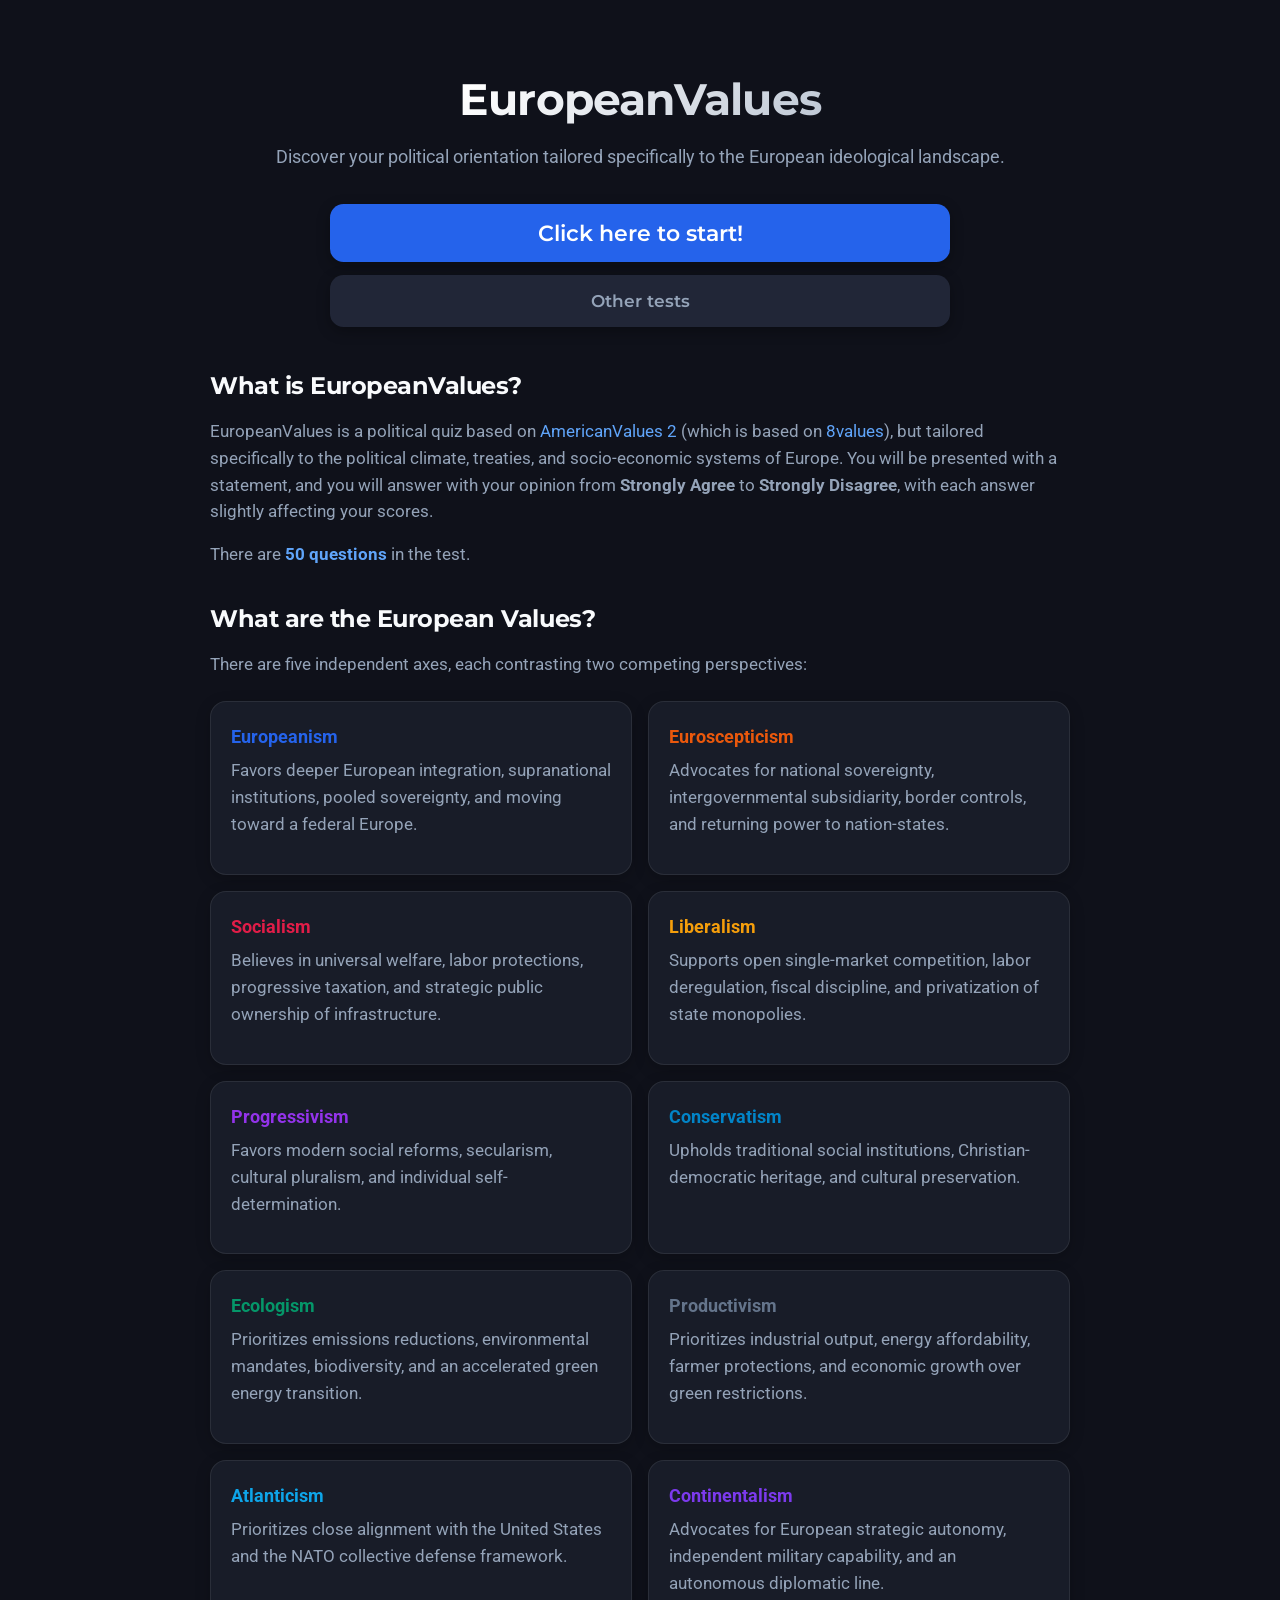
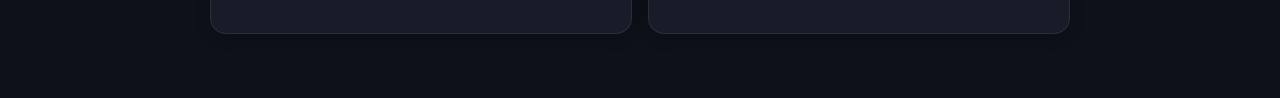
==== index.html @ 927498b6 "Add files via upload" ====
<!DOCTYPE html>
<html lang="en">
<head>
    <link href="https://fonts.googleapis.com/css?family=Montserrat:300,400,600,700|Roboto:400,500,700" rel="stylesheet">
    <link href="style.css" rel="stylesheet" type="text/css">
    <title>EuropeanValues</title>
    <link rel="icon" type="x-icon" href="icon.svg">
    <link rel="shortcut icon" type="x-icon" href="icon.svg">
    <meta charset="utf-8">
    <meta name="viewport" content="width=device-width, initial-scale=1.0">
</head>
<body>
    <h1 style="margin-top: 1.5rem;">EuropeanValues</h1>
    <p style="text-align: center; font-size: 1.15rem; color: var(--text-secondary); margin-bottom: 2rem;">
        Discover your political orientation tailored specifically to the European ideological landscape.
    </p>

    <div class="button-container" style="margin-bottom: 2.5rem;">
        <button class="button" onclick="location.href='instructions.html';" style="background-color: var(--color-europeanism); font-size: 1.35rem;">Click here to start!</button>
        <button class="button" onclick="location.href='https://neomediavalist.github.io/mytests/';" style="background-color: var(--bg-surface-elevated); color: var(--text-secondary); font-size: 1.05rem;">Other tests</button>
    </div>

    <h2>What is EuropeanValues?</h2>
    <p>
        EuropeanValues is a political quiz based on <a href="https://bannnedb.github.io/AmericanValues-2/">AmericanValues 2</a> (which is based on <a href="https://8values.github.io/">8values</a>), but tailored specifically to the political climate, treaties, and socio-economic systems of Europe. You will be presented with a statement, and you will answer with your opinion from <b>Strongly Agree</b> to <b>Strongly Disagree</b>, with each answer slightly affecting your scores.
    </p>
    <p>
        There are <b style="color: #60a5fa;"><span id="numOfQuestions"></span> questions</b> in the test.
    </p>

    <h2>What are the European Values?</h2>
    <p>There are five independent axes, each contrasting two competing perspectives:</p>

    <div class="values-grid">
        <div class="value-card">
            <b style="color: var(--color-europeanism);">Europeanism</b>
            <p>Favors deeper European integration, supranational institutions, pooled sovereignty, and moving toward a federal Europe.</p>
        </div>
        <div class="value-card">
            <b style="color: var(--color-euroscepticism);">Euroscepticism</b>
            <p>Advocates for national sovereignty, intergovernmental subsidiarity, border controls, and returning power to nation-states.</p>
        </div>
        <div class="value-card">
            <b style="color: var(--color-socialism);">Socialism</b>
            <p>Believes in universal welfare, labor protections, progressive taxation, and strategic public ownership of infrastructure.</p>
        </div>
        <div class="value-card">
            <b style="color: var(--color-liberalism);">Liberalism</b>
            <p>Supports open single-market competition, labor deregulation, fiscal discipline, and privatization of state monopolies.</p>
        </div>
        <div class="value-card">
            <b style="color: var(--color-progressivism);">Progressivism</b>
            <p>Favors modern social reforms, secularism, cultural pluralism, and individual self-determination.</p>
        </div>
        <div class="value-card">
            <b style="color: var(--color-conservatism);">Conservatism</b>
            <p>Upholds traditional social institutions, Christian-democratic heritage, and cultural preservation.</p>
        </div>
        <div class="value-card">
            <b style="color: var(--color-ecologism);">Ecologism</b>
            <p>Prioritizes emissions reductions, environmental mandates, biodiversity, and an accelerated green energy transition.</p>
        </div>
        <div class="value-card">
            <b style="color: var(--color-productivism);">Productivism</b>
            <p>Prioritizes industrial output, energy affordability, farmer protections, and economic growth over green restrictions.</p>
        </div>
        <div class="value-card">
            <b style="color: var(--color-atlanticism);">Atlanticism</b>
            <p>Prioritizes close alignment with the United States and the NATO collective defense framework.</p>
        </div>
        <div class="value-card">
            <b style="color: var(--color-continentalism);">Continentalism</b>
            <p>Advocates for European strategic autonomy, independent military capability, and an autonomous diplomatic line.</p>
        </div>
    </div>

    <script type="application/javascript" src="questions.js"></script>
    <script type="text/javascript">
        if (typeof questions !== 'undefined') {
            document.getElementById("numOfQuestions").innerHTML = questions.length;
        }
    </script>
</body>
</html>
---- style.css ----
:root {
    /* Dark Mode Core Theme */
    --bg-base: #0f111a;
    --bg-surface: #181c28;
    --bg-surface-elevated: #212637;
    --border-subtle: rgba(255, 255, 255, 0.08);
    --border-active: rgba(255, 255, 255, 0.18);
    
    --text-primary: #f8fafc;
    --text-secondary: #94a3b8;
    --text-muted: #64748b;
    
    /* Pleasant Axis Colors */
    --color-europeanism: #2563eb;
    --color-euroscepticism: #ea580c;
    --color-socialism: #e11d48;
    --color-liberalism: #f59e0b;
    --color-progressivism: #9333ea;
    --color-conservatism: #0284c7;
    --color-ecologism: #059669;
    --color-productivism: #64748b;
    --color-atlanticism: #0ea5e9;
    --color-continentalism: #7c3aed;

    /* Quiz Button Palette */
    --btn-strongly-agree: #16a34a;
    --btn-agree: #22c55e;
    --btn-neutral: #64748b;
    --btn-disagree: #f87171;
    --btn-strongly-disagree: #dc2626;
}

* {
    box-sizing: border-box;
    margin: 0;
    padding: 0;
}

html {
    background-color: var(--bg-base);
    color: var(--text-primary);
    font-family: 'Roboto', -apple-system, BlinkMacSystemFont, 'Segoe UI', sans-serif;
    min-height: 100vh;
}

body {
    max-width: 900px;
    margin: 0 auto;
    padding: 2.5rem 1.25rem 4rem;
    color: var(--text-primary);
    font-size: 1.05rem;
    line-height: 1.6;
}

/* Typography */
h1, h2, h3 {
    font-family: 'Montserrat', sans-serif;
    font-weight: 700;
    color: var(--text-primary);
    letter-spacing: -0.02em;
}

h1 {
    font-size: 2.75rem;
    text-align: center;
    margin-bottom: 0.5rem;
    background: linear-gradient(135deg, #ffffff 30%, #94a3b8 100%);
    -webkit-background-clip: text;
    -webkit-text-fill-color: transparent;
}

h2 {
    font-size: 1.5rem;
    margin-top: 2rem;
    margin-bottom: 0.75rem;
}

hr {
    border: 0;
    height: 1px;
    background: var(--border-subtle);
    margin: 1.75rem 0;
}

p {
    color: var(--text-secondary);
    margin-bottom: 1rem;
}

a {
    color: #60a5fa;
    text-decoration: none;
    transition: color 0.2s;
}

a:hover {
    color: #93c5fd;
    text-decoration: underline;
}

/* Quiz Card & Question */
.question-card, p.question {
    background-color: var(--bg-surface);
    border: 1px solid var(--border-subtle);
    border-radius: 1.25rem;
    padding: 2.25rem 1.75rem;
    min-height: 160px;
    font-family: 'Montserrat', sans-serif;
    font-size: 1.45rem;
    font-weight: 500;
    line-height: 1.45;
    color: var(--text-primary);
    display: flex;
    justify-content: center;
    align-items: center;
    text-align: center;
    box-shadow: 0 10px 30px -10px rgba(0, 0, 0, 0.5);
    margin: 1.5rem 0 2rem;
}

#question-number {
    text-align: center;
    color: var(--text-secondary);
    font-size: 1.1rem;
    font-weight: 400;
    margin-top: 0.5rem;
}

/* Buttons */
.button-container {
    display: flex;
    flex-direction: column;
    gap: 0.85rem;
    max-width: 620px;
    margin: 0 auto;
}

.button {
    font-family: 'Montserrat', sans-serif;
    font-size: 1.15rem;
    font-weight: 600;
    padding: 1rem 1.5rem;
    border: none;
    border-radius: 0.85rem;
    color: #ffffff;
    cursor: pointer;
    text-align: center;
    text-decoration: none;
    display: block;
    width: 100%;
    transition: transform 0.15s ease, filter 0.15s ease, box-shadow 0.15s ease;
    box-shadow: 0 4px 14px rgba(0, 0, 0, 0.3);
}

.button:hover {
    transform: translateY(-2px);
    filter: brightness(1.1);
    box-shadow: 0 6px 20px rgba(0, 0, 0, 0.4);
}

.button:active {
    transform: translateY(0);
}

.small-button-container {
    display: flex;
    justify-content: center;
    margin-top: 1.25rem;
}

.small_button, .small_button_off {
    font-family: 'Montserrat', sans-serif;
    font-size: 1rem;
    font-weight: 600;
    padding: 0.65rem 1.75rem;
    border-radius: 0.75rem;
    border: 1px solid var(--border-subtle);
    background-color: var(--bg-surface-elevated);
    color: var(--text-secondary);
    cursor: pointer;
    transition: all 0.2s;
}

.small_button:hover {
    color: var(--text-primary);
    background-color: #2b3248;
    border-color: var(--border-active);
}

.small_button_off {
    opacity: 0.35;
    cursor: not-allowed;
}

/* Result Axis Bars (FIXED & REDESIGNED) */
.axis-wrapper {
    margin-bottom: 2rem;
}

.axis-title {
    font-size: 1.2rem;
    margin-bottom: 0.6rem;
    display: flex;
    justify-content: space-between;
    align-items: baseline;
}

.axis-title span.weight-300 {
    font-weight: 400;
    color: #60a5fa;
    font-size: 1.05rem;
}

div.axis {
    width: 100%;
    display: flex;
    align-items: center;
    gap: 1rem;
}

.axis-icon {
    width: 64px;
    height: 64px;
    flex-shrink: 0;
    border: none;
    background: transparent;
    padding: 0;
    box-shadow: none;
    border-radius: 0;
    display: block;
}

/* Unified pill track */
.axis-track {
    flex: 1;
    height: 48px;
    background-color: var(--bg-surface);
    border: 1px solid var(--border-subtle);
    border-radius: 9999px;
    overflow: hidden;
    display: flex;
    box-shadow: inset 0 2px 5px rgba(0, 0, 0, 0.4);
}

div.bar {
    height: 100%;
    display: flex;
    align-items: center;
    box-sizing: border-box;
    transition: width 0.5s cubic-bezier(0.4, 0, 0.2, 1);
    position: relative;
}

div.bar:first-child {
    justify-content: flex-start;
    padding-left: 1rem;
}

div.bar:last-child {
    justify-content: flex-end;
    padding-right: 1rem;
}

div.text-wrapper {
    font-family: 'Montserrat', sans-serif;
    font-size: 1.05rem;
    font-weight: 700;
    color: #ffffff;
    white-space: nowrap;
    text-shadow: 0 1px 3px rgba(0, 0, 0, 0.5);
    user-select: none;
}

/* Axis Color Accents */
div.europeanism    { background-color: var(--color-europeanism); }
div.euroscepticism  { background-color: var(--color-euroscepticism); }
div.socialism      { background-color: var(--color-socialism); }
div.liberalism     { background-color: var(--color-liberalism); }
div.progressivism  { background-color: var(--color-progressivism); }
div.conservatism   { background-color: var(--color-conservatism); }
div.ecologism      { background-color: var(--color-ecologism); }
div.productivism   { background-color: var(--color-productivism); }
div.atlanticism    { background-color: var(--color-atlanticism); }
div.continentalism { background-color: var(--color-continentalism); }

/* Liberalism text contrast */
div.liberalism div.text-wrapper {
    color: #1a1a1a;
    text-shadow: none;
}

/* Info Cards & Index Descriptions */
.values-grid {
    display: grid;
    grid-template-columns: repeat(auto-fit, minmax(360px, 1fr));
    gap: 1rem;
    margin-top: 1.5rem;
}

.value-card {
    background-color: var(--bg-surface);
    border: 1px solid var(--border-subtle);
    border-radius: 1rem;
    padding: 1.25rem;
    box-shadow: 0 4px 15px rgba(0, 0, 0, 0.2);
}

.value-card b {
    display: inline-block;
    font-size: 1.15rem;
    margin-bottom: 0.35rem;
}

#banner {
    display: block;
    max-width: 100%;
    height: auto;
    border-radius: 1rem;
    border: 1px solid var(--border-subtle);
    margin: 2rem auto;
    box-shadow: 0 12px 36px rgba(0, 0, 0, 0.5);
}

@media (max-width: 600px) {
    body { padding: 1.5rem 1rem 3rem; }
    h1 { font-size: 2.1rem; }
    .question-card, p.question { font-size: 1.15rem; padding: 1.5rem 1rem; }
    .axis-icon { width: 48px; height: 48px; }
    .axis-track { height: 40px; }
    div.text-wrapper { font-size: 0.9rem; }
    .values-grid { grid-template-columns: 1fr; }
}
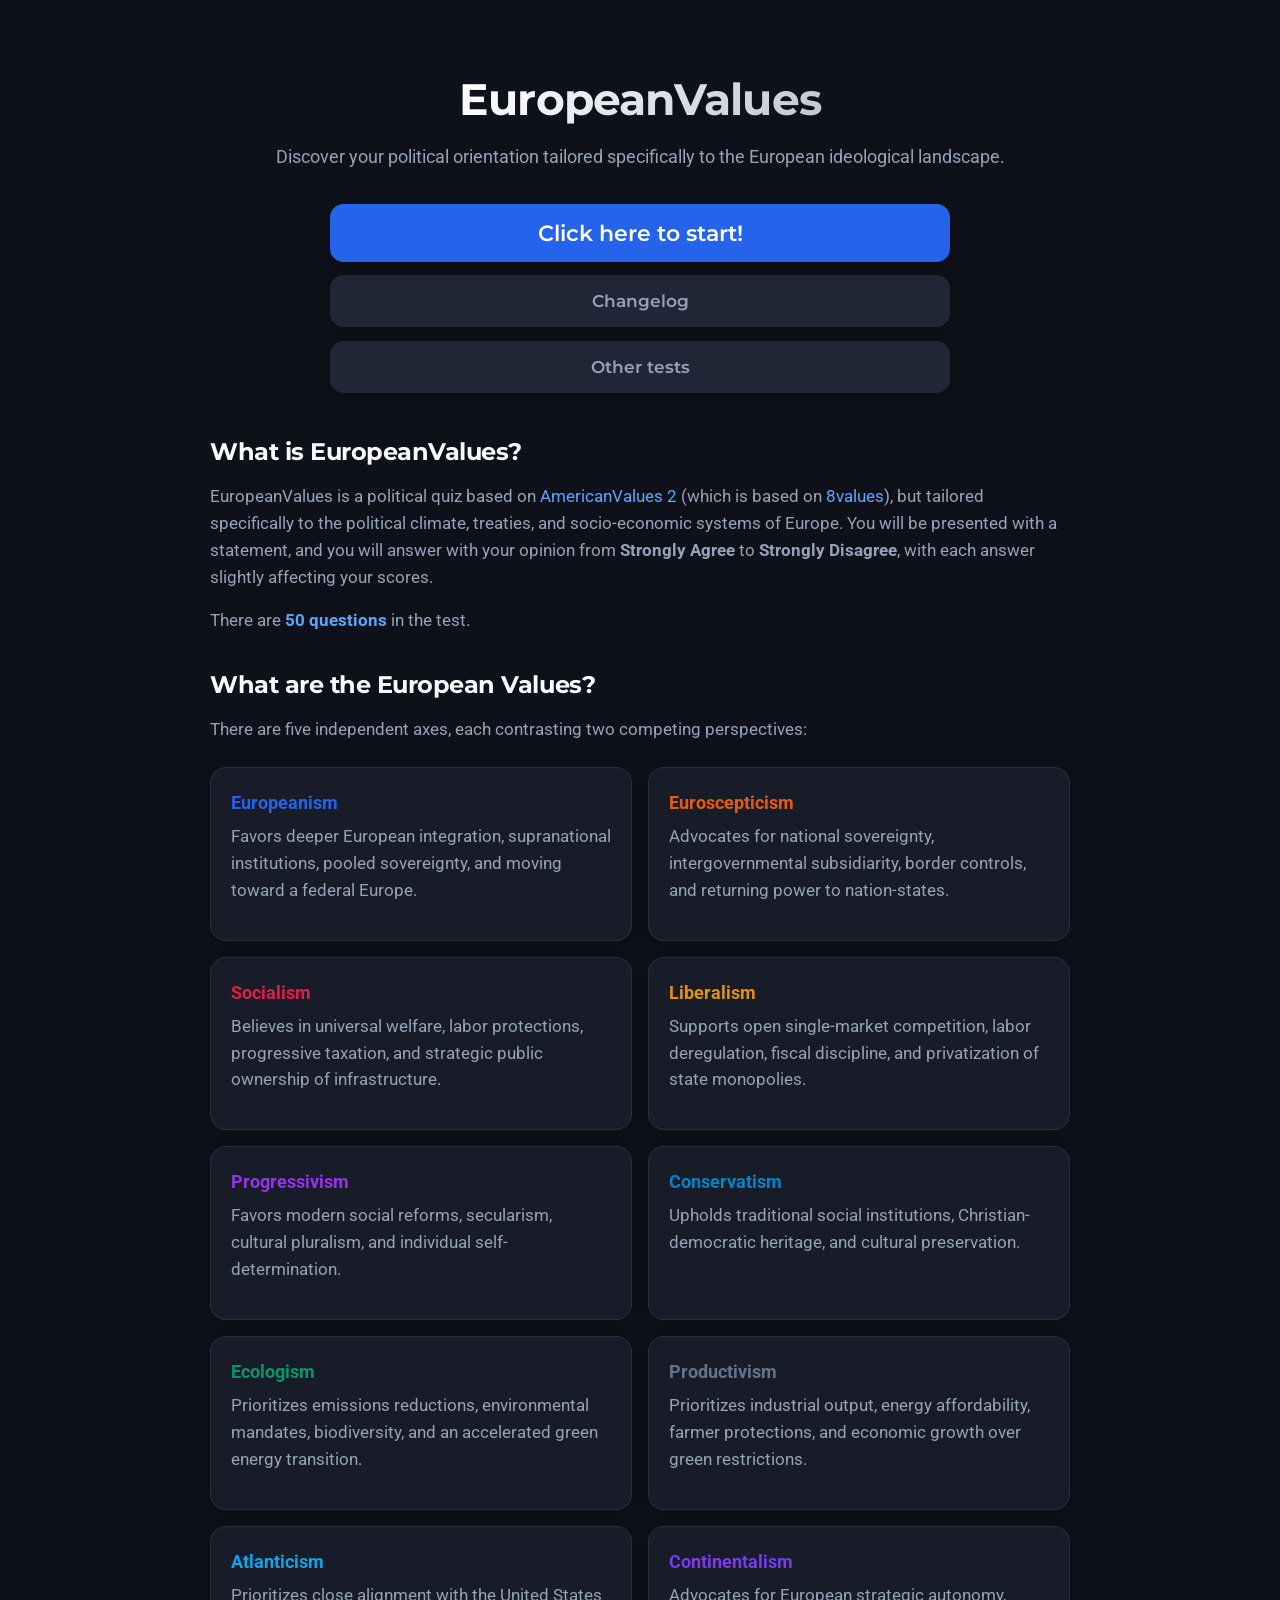
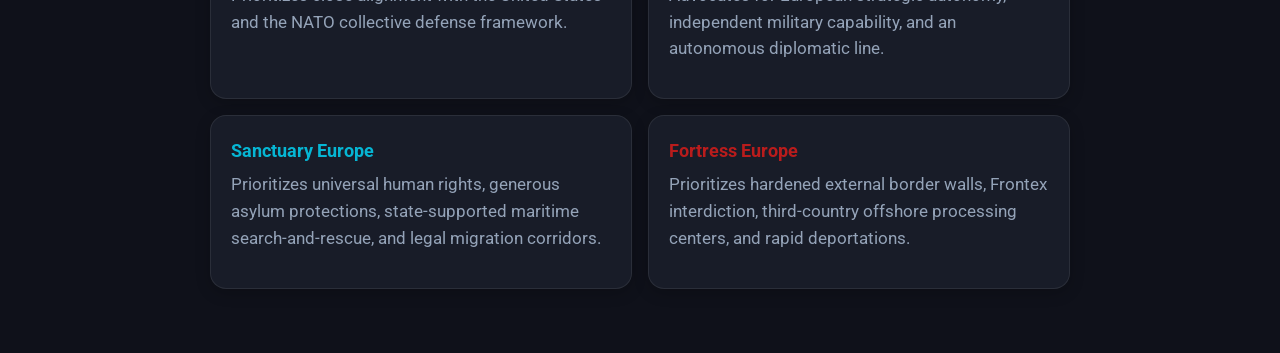
==== commit 1e1c9395: "Update index.html" ====
--- a/index.html
+++ b/index.html
@@ -17,6 +17,7 @@
 
     <div class="button-container" style="margin-bottom: 2.5rem;">
         <button class="button" onclick="location.href='instructions.html';" style="background-color: var(--color-europeanism); font-size: 1.35rem;">Click here to start!</button>
+        <button class="button" onclick="location.href='changelog.html';" style="background-color: var(--bg-surface-elevated); color: var(--text-secondary); font-size: 1.05rem;">Changelog</button>
         <button class="button" onclick="location.href='https://neomediavalist.github.io/mytests/';" style="background-color: var(--bg-surface-elevated); color: var(--text-secondary); font-size: 1.05rem;">Other tests</button>
     </div>
 
@@ -72,6 +73,14 @@
             <b style="color: var(--color-continentalism);">Continentalism</b>
             <p>Advocates for European strategic autonomy, independent military capability, and an autonomous diplomatic line.</p>
         </div>
+        <div class="value-card">
+        <b style="color: var(--color-sanctuary);">Sanctuary Europe</b>
+        <p>Prioritizes universal human rights, generous asylum protections, state-supported maritime search-and-rescue, and legal migration corridors.</p>
+    </div>
+    <div class="value-card">
+        <b style="color: var(--color-fortress);">Fortress Europe</b>
+        <p>Prioritizes hardened external border walls, Frontex interdiction, third-country offshore processing centers, and rapid deportations.</p>
+    </div>
     </div>
 
     <script type="application/javascript" src="questions.js"></script>
@@ -81,4 +90,4 @@
         }
     </script>
 </body>
-</html>+</html>
--- a/style.css
+++ b/style.css
@@ -5,22 +5,24 @@
     --bg-surface-elevated: #212637;
     --border-subtle: rgba(255, 255, 255, 0.08);
     --border-active: rgba(255, 255, 255, 0.18);
-    
+
     --text-primary: #f8fafc;
     --text-secondary: #94a3b8;
     --text-muted: #64748b;
-    
-    /* Pleasant Axis Colors */
+
+    /* Axis Colors */
     --color-europeanism: #2563eb;
     --color-euroscepticism: #ea580c;
     --color-socialism: #e11d48;
-    --color-liberalism: #f59e0b;
+    --color-liberalism: #e0920a;
     --color-progressivism: #9333ea;
     --color-conservatism: #0284c7;
     --color-ecologism: #059669;
     --color-productivism: #64748b;
     --color-atlanticism: #0ea5e9;
     --color-continentalism: #7c3aed;
+    --color-sanctuary: #06b6d4;
+    --color-fortress: #b91c1c;
 
     /* Quiz Button Palette */
     --btn-strongly-agree: #16a34a;
@@ -69,6 +71,18 @@
     -webkit-text-fill-color: transparent;
 }
 
+/* Subdued version badge next to title */
+h1 .version-badge {
+    font-size: 1.15rem;
+    font-weight: 500;
+    color: #94a3b8;
+    -webkit-text-fill-color: #94a3b8;
+    background: none;
+    vertical-align: middle;
+    margin-left: 0.45rem;
+    letter-spacing: normal;
+}
+
 h2 {
     font-size: 1.5rem;
     margin-top: 2rem;
@@ -79,7 +93,7 @@
     border: 0;
     height: 1px;
     background: var(--border-subtle);
-    margin: 1.75rem 0;
+    margin: 1.5rem 0;
 }
 
 p {
@@ -192,14 +206,14 @@
     cursor: not-allowed;
 }
 
-/* Result Axis Bars (FIXED & REDESIGNED) */
+/* Result Axis Bars & Layout */
 .axis-wrapper {
-    margin-bottom: 2rem;
+    margin-bottom: 1.15rem;
 }
 
 .axis-title {
-    font-size: 1.2rem;
-    margin-bottom: 0.6rem;
+    font-size: 1.15rem;
+    margin-bottom: 0.35rem;
     display: flex;
     justify-content: space-between;
     align-items: baseline;
@@ -214,13 +228,34 @@
 div.axis {
     width: 100%;
     display: flex;
+    align-items: flex-start;
+    gap: 0.85rem;
+}
+
+/* Icon column wrapper */
+.axis-node {
+    display: flex;
+    flex-direction: column;
     align-items: center;
-    gap: 1rem;
+    width: 90px;
+    flex-shrink: 0;
+    text-align: center;
+    gap: 0.35rem;
+}
+
+.axis-node-label {
+    font-family: 'Montserrat', sans-serif;
+    font-size: 0.78rem;
+    font-weight: 600;
+    color: var(--text-secondary);
+    line-height: 1.2;
+    user-select: none;
+    white-space: nowrap;
 }
 
 .axis-icon {
-    width: 64px;
-    height: 64px;
+    width: 80px;
+    height: 80px;
     flex-shrink: 0;
     border: none;
     background: transparent;
@@ -230,7 +265,6 @@
     display: block;
 }
 
-/* Unified pill track */
 .axis-track {
     flex: 1;
     height: 48px;
@@ -240,35 +274,38 @@
     overflow: hidden;
     display: flex;
     box-shadow: inset 0 2px 5px rgba(0, 0, 0, 0.4);
+    position: relative;
+    margin-top: 16px;
 }
 
 div.bar {
     height: 100%;
-    display: flex;
-    align-items: center;
     box-sizing: border-box;
     transition: width 0.5s cubic-bezier(0.4, 0, 0.2, 1);
-    position: relative;
-}
-
-div.bar:first-child {
-    justify-content: flex-start;
-    padding-left: 1rem;
-}
-
-div.bar:last-child {
-    justify-content: flex-end;
-    padding-right: 1rem;
+    position: static;
 }
 
 div.text-wrapper {
+    position: absolute;
+    top: 50%;
+    transform: translateY(-50%);
+    z-index: 10;
     font-family: 'Montserrat', sans-serif;
     font-size: 1.05rem;
     font-weight: 700;
     color: #ffffff;
     white-space: nowrap;
-    text-shadow: 0 1px 3px rgba(0, 0, 0, 0.5);
+    text-shadow: 0 1px 4px rgba(0, 0, 0, 0.7);
     user-select: none;
+    pointer-events: none;
+}
+
+div.bar:first-child div.text-wrapper {
+    left: 1.15rem;
+}
+
+div.bar:last-child div.text-wrapper {
+    right: 1.15rem;
 }
 
 /* Axis Color Accents */
@@ -282,12 +319,9 @@
 div.productivism   { background-color: var(--color-productivism); }
 div.atlanticism    { background-color: var(--color-atlanticism); }
 div.continentalism { background-color: var(--color-continentalism); }
-
-/* Liberalism text contrast */
-div.liberalism div.text-wrapper {
-    color: #1a1a1a;
-    text-shadow: none;
-}
+div.sanctuary      { background-color: var(--color-sanctuary); }
+div.fortress       { background-color: var(--color-fortress); }
+
 
 /* Info Cards & Index Descriptions */
 .values-grid {
@@ -321,12 +355,120 @@
     box-shadow: 0 12px 36px rgba(0, 0, 0, 0.5);
 }
 
+/* Closest Countries Section */
+.countries-section {
+    margin-top: 2rem;
+    margin-bottom: 2rem;
+}
+
+.countries-grid {
+    display: grid;
+    grid-template-columns: repeat(auto-fit, minmax(360px, 1fr));
+    gap: 0.85rem;
+    margin-top: 1.25rem;
+}
+
+.country-card {
+    background-color: var(--bg-surface);
+    border: 1px solid var(--border-subtle);
+    border-radius: 0.85rem;
+    padding: 0.85rem 1.15rem;
+    display: flex;
+    align-items: center;
+    gap: 0.95rem;
+    box-shadow: 0 4px 14px rgba(0, 0, 0, 0.25);
+    transition: transform 0.15s ease, border-color 0.15s ease;
+}
+
+.country-card:hover {
+    border-color: var(--border-active);
+    transform: translateY(-2px);
+}
+
+.country-rank {
+    font-family: 'Montserrat', sans-serif;
+    font-weight: 700;
+    font-size: 0.95rem;
+    color: var(--text-muted);
+    min-width: 28px;
+    text-align: center;
+}
+
+.country-rank.top-rank {
+    color: #60a5fa;
+}
+
+.country-flag {
+    width: 44px;
+    height: 30px;
+    object-fit: cover;
+    border-radius: 0.35rem;
+    border: 1px solid rgba(255, 255, 255, 0.12);
+    box-shadow: 0 2px 6px rgba(0, 0, 0, 0.4);
+    flex-shrink: 0;
+}
+
+.country-info {
+    flex: 1;
+    min-width: 0;
+}
+
+.country-name-row {
+    display: flex;
+    justify-content: space-between;
+    align-items: baseline;
+    margin-bottom: 0.35rem;
+}
+
+.country-name {
+    font-family: 'Montserrat', sans-serif;
+    font-weight: 600;
+    font-size: 1.05rem;
+    color: var(--text-primary);
+    white-space: nowrap;
+    overflow: hidden;
+    text-overflow: ellipsis;
+}
+
+.country-pct {
+    font-family: 'Montserrat', sans-serif;
+    font-weight: 700;
+    font-size: 1rem;
+    color: #60a5fa;
+    margin-left: 0.5rem;
+    white-space: nowrap;
+}
+
+.country-bar-track {
+    width: 100%;
+    height: 7px;
+    background-color: var(--bg-surface-elevated);
+    border-radius: 9999px;
+    overflow: hidden;
+}
+
+.country-bar-fill {
+    height: 100%;
+    background: linear-gradient(90deg, #2563eb, #60a5fa);
+    border-radius: 9999px;
+    transition: width 0.6s cubic-bezier(0.4, 0, 0.2, 1);
+}
+
 @media (max-width: 600px) {
-    body { padding: 1.5rem 1rem 3rem; }
+    body { padding: 1.5rem 0.75rem 3rem; }
     h1 { font-size: 2.1rem; }
+    h1 .version-badge { font-size: 0.95rem; }
     .question-card, p.question { font-size: 1.15rem; padding: 1.5rem 1rem; }
-    .axis-icon { width: 48px; height: 48px; }
-    .axis-track { height: 40px; }
-    div.text-wrapper { font-size: 0.9rem; }
+    .axis-wrapper { margin-bottom: 0.95rem; }
+    .axis-node { width: 62px; gap: 0.25rem; }
+    .axis-node-label { font-size: 0.62rem; }
+    .axis-icon { width: 56px; height: 56px; }
+    .axis-track { height: 38px; margin-top: 9px; }
+    div.text-wrapper { font-size: 0.85rem; }
+    div.bar:first-child div.text-wrapper { left: 0.75rem; }
+    div.bar:last-child div.text-wrapper { right: 0.75rem; }
     .values-grid { grid-template-columns: 1fr; }
-}+    .countries-grid {
+        grid-template-columns: 1fr;
+    }
+}
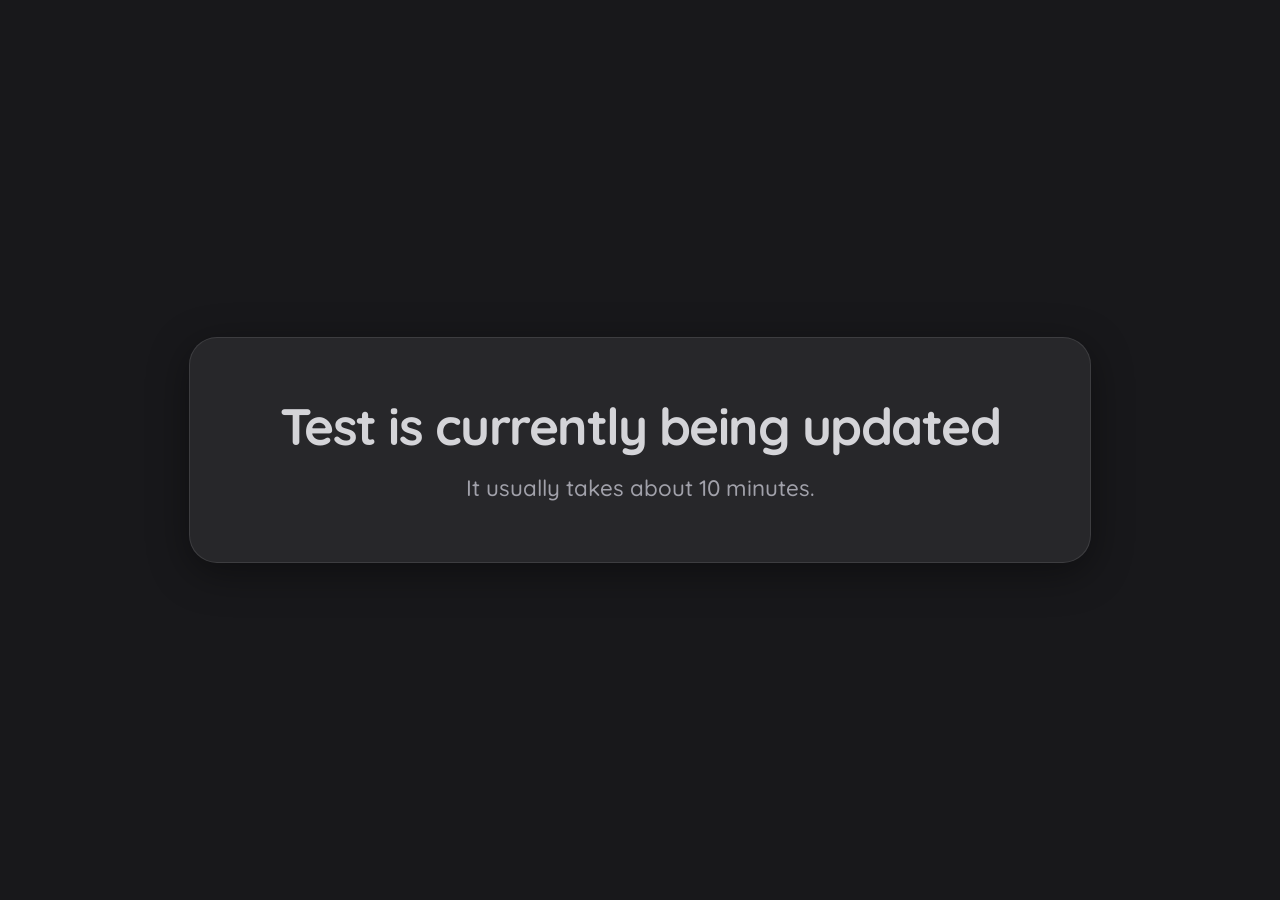
==== commit ff709569: "Update index.html" ====
--- a/index.html
+++ b/index.html
@@ -1,93 +1,80 @@
 <!DOCTYPE html>
 <html lang="en">
 <head>
-    <link href="https://fonts.googleapis.com/css?family=Montserrat:300,400,600,700|Roboto:400,500,700" rel="stylesheet">
-    <link href="style.css" rel="stylesheet" type="text/css">
-    <title>EuropeanValues</title>
-    <link rel="icon" type="x-icon" href="icon.svg">
-    <link rel="shortcut icon" type="x-icon" href="icon.svg">
-    <meta charset="utf-8">
+    <meta charset="UTF-8">
     <meta name="viewport" content="width=device-width, initial-scale=1.0">
+    <title>Update in Progress</title>
+    <link href="https://fonts.googleapis.com/css2?family=Quicksand:wght@300;500;700&display=swap" rel="stylesheet">
+    <style>
+        :root {
+            --bg-color: #18181b;       
+            --card-bg: #27272a;        
+            --text-primary: #f4f4f5;   
+            --text-dim: #a1a1aa;       
+            --accent-primary: #d4d4d8; 
+            --radius-lg: 28px;
+            --soft-shadow: 0 10px 40px rgba(0, 0, 0, 0.4);
+        }
+
+        body {
+            margin: 0;
+            padding: 24px;
+            min-height: 100vh;
+            font-family: 'Quicksand', sans-serif;
+            background-color: var(--bg-color);
+            color: var(--text-primary);
+            display: flex;
+            justify-content: center;
+            align-items: center;
+            box-sizing: border-box;
+        }
+
+        .update-box {
+            background-color: var(--card-bg);
+            padding: 60px 50px;
+            border-radius: var(--radius-lg);
+            border: 1px solid rgba(255, 255, 255, 0.1); 
+            box-shadow: var(--soft-shadow);
+            max-width: 800px;
+            width: 100%;
+            text-align: center;
+        }
+
+        h1 {
+            font-weight: 700;
+            font-size: 3.2rem;
+            margin: 0 0 20px 0;
+            color: var(--accent-primary);
+            letter-spacing: -1.5px;
+            line-height: 1.1;
+        }
+
+        p {
+            font-size: 1.4rem;
+            font-weight: 500;
+            color: var(--text-dim);
+            margin: 0;
+        }
+
+        @media (max-width: 800px) {
+            h1 {
+                font-size: 2.2rem;
+            }
+            p {
+                font-size: 1.1rem;
+            }
+            .update-box {
+                padding: 40px 24px;
+            }
+        }
+    </style>
 </head>
 <body>
-    <h1 style="margin-top: 1.5rem;">EuropeanValues</h1>
-    <p style="text-align: center; font-size: 1.15rem; color: var(--text-secondary); margin-bottom: 2rem;">
-        Discover your political orientation tailored specifically to the European ideological landscape.
-    </p>
 
-    <div class="button-container" style="margin-bottom: 2.5rem;">
-        <button class="button" onclick="location.href='instructions.html';" style="background-color: var(--color-europeanism); font-size: 1.35rem;">Click here to start!</button>
-        <button class="button" onclick="location.href='changelog.html';" style="background-color: var(--bg-surface-elevated); color: var(--text-secondary); font-size: 1.05rem;">Changelog</button>
-        <button class="button" onclick="location.href='https://neomediavalist.github.io/mytests/';" style="background-color: var(--bg-surface-elevated); color: var(--text-secondary); font-size: 1.05rem;">Other tests</button>
+    <div class="update-box">
+        <h1>Test is currently being updated</h1>
+        <p>It usually takes about 10 minutes.</p>
     </div>
 
-    <h2>What is EuropeanValues?</h2>
-    <p>
-        EuropeanValues is a political quiz based on <a href="https://bannnedb.github.io/AmericanValues-2/">AmericanValues 2</a> (which is based on <a href="https://8values.github.io/">8values</a>), but tailored specifically to the political climate, treaties, and socio-economic systems of Europe. You will be presented with a statement, and you will answer with your opinion from <b>Strongly Agree</b> to <b>Strongly Disagree</b>, with each answer slightly affecting your scores.
-    </p>
-    <p>
-        There are <b style="color: #60a5fa;"><span id="numOfQuestions"></span> questions</b> in the test.
-    </p>
-
-    <h2>What are the European Values?</h2>
-    <p>There are five independent axes, each contrasting two competing perspectives:</p>
-
-    <div class="values-grid">
-        <div class="value-card">
-            <b style="color: var(--color-europeanism);">Europeanism</b>
-            <p>Favors deeper European integration, supranational institutions, pooled sovereignty, and moving toward a federal Europe.</p>
-        </div>
-        <div class="value-card">
-            <b style="color: var(--color-euroscepticism);">Euroscepticism</b>
-            <p>Advocates for national sovereignty, intergovernmental subsidiarity, border controls, and returning power to nation-states.</p>
-        </div>
-        <div class="value-card">
-            <b style="color: var(--color-socialism);">Socialism</b>
-            <p>Believes in universal welfare, labor protections, progressive taxation, and strategic public ownership of infrastructure.</p>
-        </div>
-        <div class="value-card">
-            <b style="color: var(--color-liberalism);">Liberalism</b>
-            <p>Supports open single-market competition, labor deregulation, fiscal discipline, and privatization of state monopolies.</p>
-        </div>
-        <div class="value-card">
-            <b style="color: var(--color-progressivism);">Progressivism</b>
-            <p>Favors modern social reforms, secularism, cultural pluralism, and individual self-determination.</p>
-        </div>
-        <div class="value-card">
-            <b style="color: var(--color-conservatism);">Conservatism</b>
-            <p>Upholds traditional social institutions, Christian-democratic heritage, and cultural preservation.</p>
-        </div>
-        <div class="value-card">
-            <b style="color: var(--color-ecologism);">Ecologism</b>
-            <p>Prioritizes emissions reductions, environmental mandates, biodiversity, and an accelerated green energy transition.</p>
-        </div>
-        <div class="value-card">
-            <b style="color: var(--color-productivism);">Productivism</b>
-            <p>Prioritizes industrial output, energy affordability, farmer protections, and economic growth over green restrictions.</p>
-        </div>
-        <div class="value-card">
-            <b style="color: var(--color-atlanticism);">Atlanticism</b>
-            <p>Prioritizes close alignment with the United States and the NATO collective defense framework.</p>
-        </div>
-        <div class="value-card">
-            <b style="color: var(--color-continentalism);">Continentalism</b>
-            <p>Advocates for European strategic autonomy, independent military capability, and an autonomous diplomatic line.</p>
-        </div>
-        <div class="value-card">
-        <b style="color: var(--color-sanctuary);">Sanctuary Europe</b>
-        <p>Prioritizes universal human rights, generous asylum protections, state-supported maritime search-and-rescue, and legal migration corridors.</p>
-    </div>
-    <div class="value-card">
-        <b style="color: var(--color-fortress);">Fortress Europe</b>
-        <p>Prioritizes hardened external border walls, Frontex interdiction, third-country offshore processing centers, and rapid deportations.</p>
-    </div>
-    </div>
-
-    <script type="application/javascript" src="questions.js"></script>
-    <script type="text/javascript">
-        if (typeof questions !== 'undefined') {
-            document.getElementById("numOfQuestions").innerHTML = questions.length;
-        }
-    </script>
 </body>
 </html>
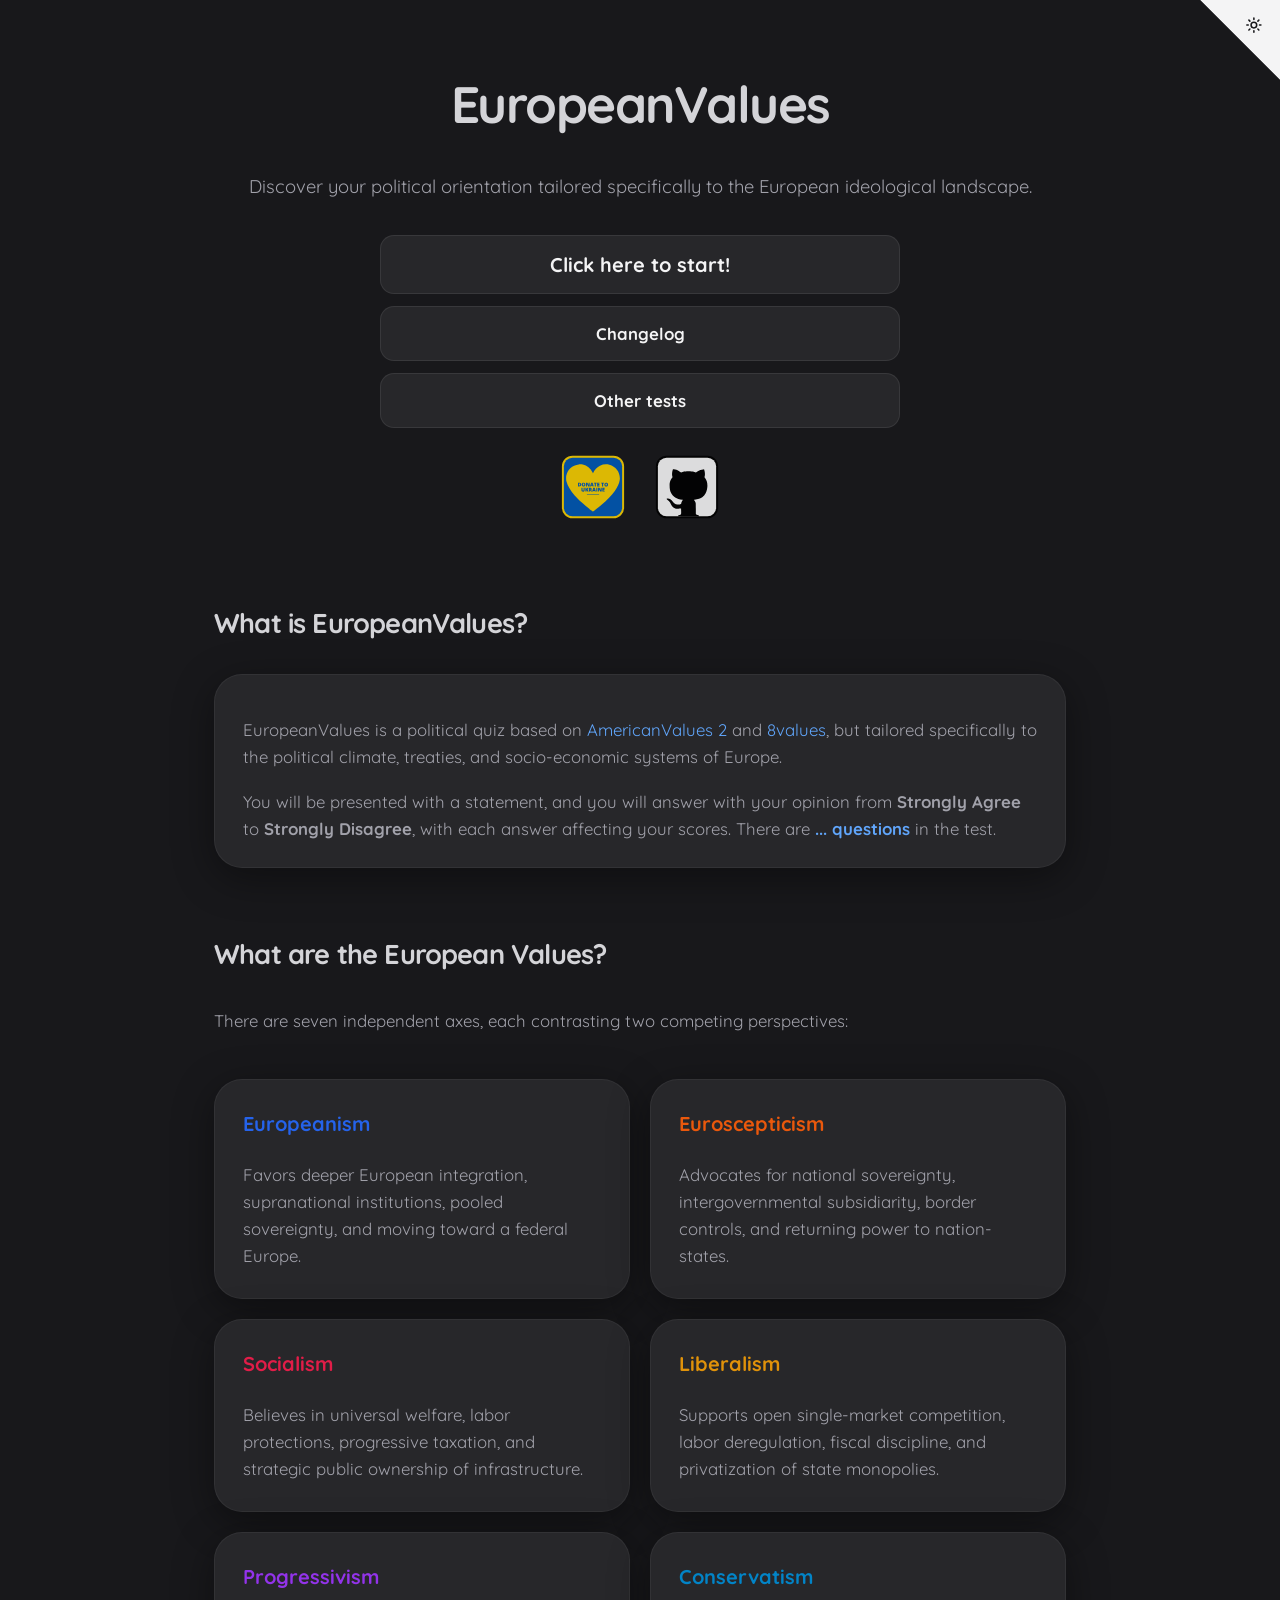
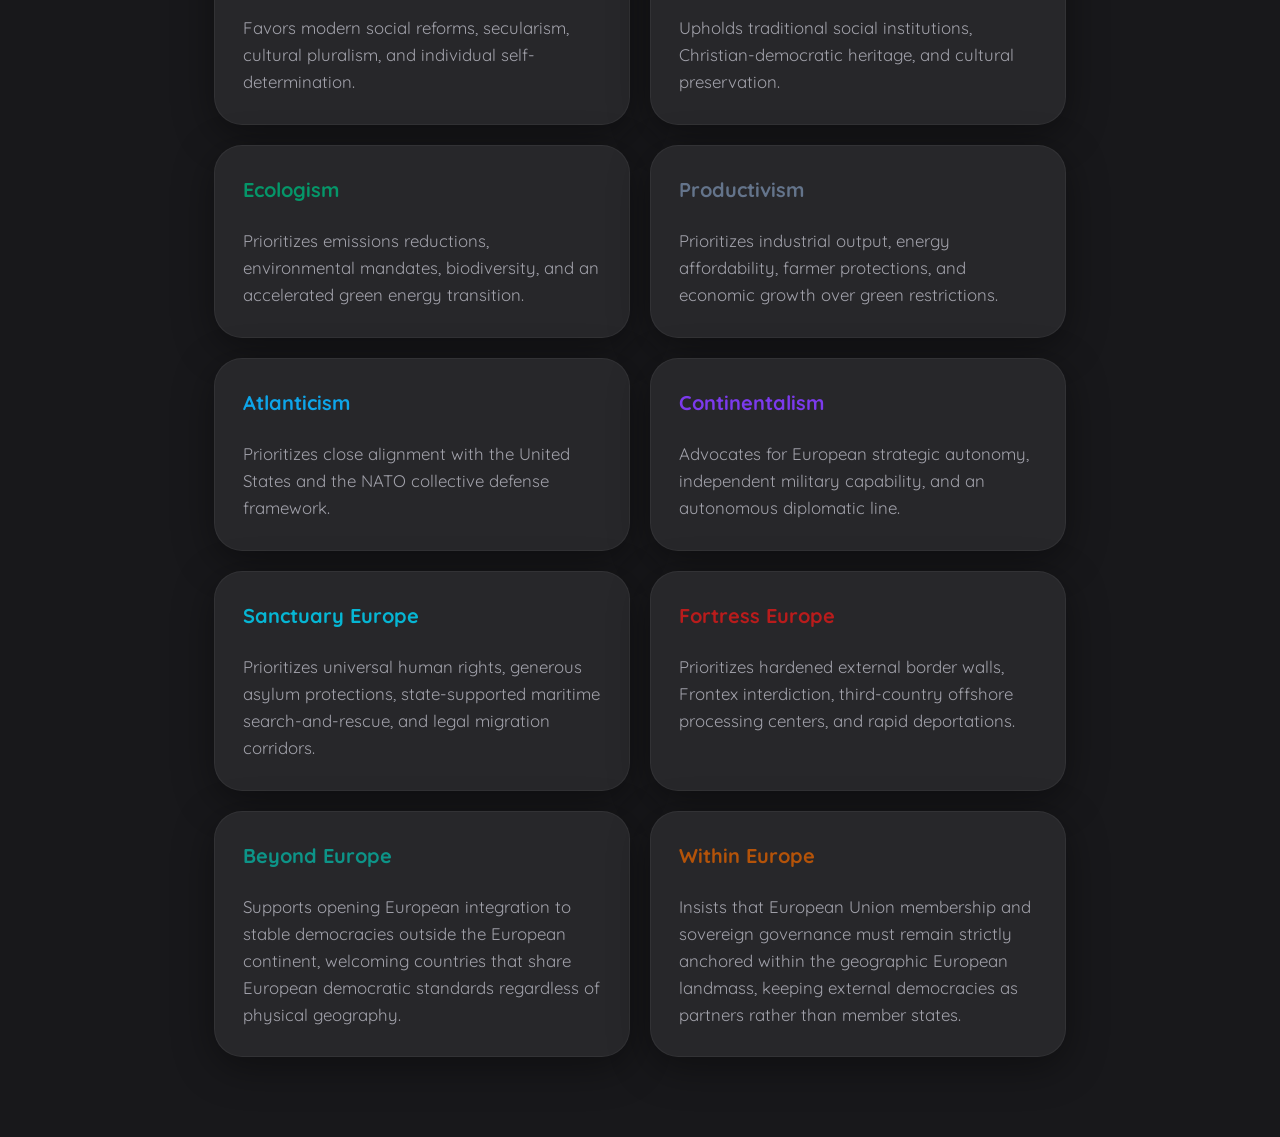
==== commit 72bcc2bb: "Update index.html" ====
--- a/index.html
+++ b/index.html
@@ -1,80 +1,127 @@
 <!DOCTYPE html>
 <html lang="en">
 <head>
-    <meta charset="UTF-8">
+    <meta charset="utf-8">
     <meta name="viewport" content="width=device-width, initial-scale=1.0">
-    <title>Update in Progress</title>
-    <link href="https://fonts.googleapis.com/css2?family=Quicksand:wght@300;500;700&display=swap" rel="stylesheet">
-    <style>
-        :root {
-            --bg-color: #18181b;       
-            --card-bg: #27272a;        
-            --text-primary: #f4f4f5;   
-            --text-dim: #a1a1aa;       
-            --accent-primary: #d4d4d8; 
-            --radius-lg: 28px;
-            --soft-shadow: 0 10px 40px rgba(0, 0, 0, 0.4);
-        }
-
-        body {
-            margin: 0;
-            padding: 24px;
-            min-height: 100vh;
-            font-family: 'Quicksand', sans-serif;
-            background-color: var(--bg-color);
-            color: var(--text-primary);
-            display: flex;
-            justify-content: center;
-            align-items: center;
-            box-sizing: border-box;
-        }
-
-        .update-box {
-            background-color: var(--card-bg);
-            padding: 60px 50px;
-            border-radius: var(--radius-lg);
-            border: 1px solid rgba(255, 255, 255, 0.1); 
-            box-shadow: var(--soft-shadow);
-            max-width: 800px;
-            width: 100%;
-            text-align: center;
-        }
-
-        h1 {
-            font-weight: 700;
-            font-size: 3.2rem;
-            margin: 0 0 20px 0;
-            color: var(--accent-primary);
-            letter-spacing: -1.5px;
-            line-height: 1.1;
-        }
-
-        p {
-            font-size: 1.4rem;
-            font-weight: 500;
-            color: var(--text-dim);
-            margin: 0;
-        }
-
-        @media (max-width: 800px) {
-            h1 {
-                font-size: 2.2rem;
-            }
-            p {
-                font-size: 1.1rem;
-            }
-            .update-box {
-                padding: 40px 24px;
-            }
-        }
-    </style>
+    <title>EuropeanValues</title>
+    <link href="style.css" rel="stylesheet" type="text/css">
+    <link rel="icon" type="image/svg+xml" href="icon.svg">
+    <link rel="shortcut icon" type="image/svg+xml" href="icon.svg">
+    <script src="theme.js"></script>
 </head>
 <body>
+    <button class="theme-toggle-corner" onclick="toggleTheme()" aria-label="Toggle light/dark mode">
+        <svg width="80" height="80" viewBox="0 0 250 250" aria-hidden="true">
+            <path d="M0,0 L250,250 L250,0 Z"></path>
+            <g class="icon-sun" transform="translate(142, 52) scale(2.2)">
+                <circle cx="12" cy="12" r="4"></circle>
+                <path d="M12 2v2M12 20v2M4.93 4.93l1.41 1.41M17.66 17.66l1.41 1.41M2 12h2M20 12h2M6.34 17.66l-1.41 1.41M19.07 4.93l-1.41 1.41"></path>
+            </g>
+            <g class="icon-moon" transform="translate(142, 52) scale(2.2)">
+                <path d="M12 3a6 6 0 0 0 9 9 9 9 0 1 1-9-9Z"></path>
+            </g>
+        </svg>
+    </button>
 
-    <div class="update-box">
-        <h1>Test is currently being updated</h1>
-        <p>It usually takes about 10 minutes.</p>
+    <h1 style="margin-top: 1rem;">EuropeanValues</h1>
+    <p style="text-align: center; font-size: 1.15rem; margin-bottom: 2rem;">
+        Discover your political orientation tailored specifically to the European ideological landscape.
+    </p>
+
+    <!-- Main Navigation Buttons -->
+    <div class="button-container" style="margin-bottom: 1rem;">
+        <button class="button" onclick="location.href='instructions.html';" style="font-size: 1.25rem;">Click here to start!</button>
+        <button class="button" onclick="location.href='changelog.html';">Changelog</button>
+        <button class="button" onclick="location.href='https://neomediavalist.github.io/mytests/';">Other tests</button>
     </div>
 
+    <!-- Icons placed directly under "Other tests" -->
+    <div class="footer-icons" style="margin-top: 0.5rem; margin-bottom: 2.5rem;">
+        <a href="support.html" title="Support Ukraine" class="footer-icon-link">
+            <img src="support.svg" alt="Support Ukraine" class="footer-icon">
+        </a>
+        <a href="https://github.com/neomediavalist/europeanvalues" target="_blank" rel="noopener noreferrer" title="GitHub" class="footer-icon-link">
+            <img src="github.svg" alt="GitHub" class="footer-icon">
+        </a>
+    </div>
+
+    <h2>What is EuropeanValues?</h2>
+    <div class="description-box">
+        <p style="margin-bottom: 0.75rem;">
+            EuropeanValues is a political quiz based on <a href="https://bannnedb.github.io/AmericanValues-2/">AmericanValues 2</a> and <a href="https://8values.github.io/">8values</a>, but tailored specifically to the political climate, treaties, and socio-economic systems of Europe.
+        </p>
+        <p style="margin-bottom: 0;">
+            You will be presented with a statement, and you will answer with your opinion from <b>Strongly Agree</b> to <b>Strongly Disagree</b>, with each answer affecting your scores. There are <b style="color: #60a5fa;"><span id="numOfQuestions">...</span> questions</b> in the test.
+        </p>
+    </div>
+
+    <h2>What are the European Values?</h2>
+    <p>There are seven independent axes, each contrasting two competing perspectives:</p>
+
+    <div class="values-grid">
+        <div class="value-card">
+            <b style="color: var(--color-europeanism);">Europeanism</b>
+            <p>Favors deeper European integration, supranational institutions, pooled sovereignty, and moving toward a federal Europe.</p>
+        </div>
+        <div class="value-card">
+            <b style="color: var(--color-euroscepticism);">Euroscepticism</b>
+            <p>Advocates for national sovereignty, intergovernmental subsidiarity, border controls, and returning power to nation-states.</p>
+        </div>
+        <div class="value-card">
+            <b style="color: var(--color-socialism);">Socialism</b>
+            <p>Believes in universal welfare, labor protections, progressive taxation, and strategic public ownership of infrastructure.</p>
+        </div>
+        <div class="value-card">
+            <b style="color: var(--color-liberalism);">Liberalism</b>
+            <p>Supports open single-market competition, labor deregulation, fiscal discipline, and privatization of state monopolies.</p>
+        </div>
+        <div class="value-card">
+            <b style="color: var(--color-progressivism);">Progressivism</b>
+            <p>Favors modern social reforms, secularism, cultural pluralism, and individual self-determination.</p>
+        </div>
+        <div class="value-card">
+            <b style="color: var(--color-conservatism);">Conservatism</b>
+            <p>Upholds traditional social institutions, Christian-democratic heritage, and cultural preservation.</p>
+        </div>
+        <div class="value-card">
+            <b style="color: var(--color-ecologism);">Ecologism</b>
+            <p>Prioritizes emissions reductions, environmental mandates, biodiversity, and an accelerated green energy transition.</p>
+        </div>
+        <div class="value-card">
+            <b style="color: var(--color-productivism);">Productivism</b>
+            <p>Prioritizes industrial output, energy affordability, farmer protections, and economic growth over green restrictions.</p>
+        </div>
+        <div class="value-card">
+            <b style="color: var(--color-atlanticism);">Atlanticism</b>
+            <p>Prioritizes close alignment with the United States and the NATO collective defense framework.</p>
+        </div>
+        <div class="value-card">
+            <b style="color: var(--color-continentalism);">Continentalism</b>
+            <p>Advocates for European strategic autonomy, independent military capability, and an autonomous diplomatic line.</p>
+        </div>
+        <div class="value-card">
+            <b style="color: var(--color-sanctuary);">Sanctuary Europe</b>
+            <p>Prioritizes universal human rights, generous asylum protections, state-supported maritime search-and-rescue, and legal migration corridors.</p>
+        </div>
+        <div class="value-card">
+            <b style="color: var(--color-fortress);">Fortress Europe</b>
+            <p>Prioritizes hardened external border walls, Frontex interdiction, third-country offshore processing centers, and rapid deportations.</p>
+        </div>
+        <div class="value-card">
+            <b style="color: var(--color-beyondeurope);">Beyond Europe</b>
+            <p>Supports opening European integration to stable democracies outside the European continent, welcoming countries that share European democratic standards regardless of physical geography.</p>
+        </div>
+        <div class="value-card">
+            <b style="color: var(--color-withineurope);">Within Europe</b>
+            <p>Insists that European Union membership and sovereign governance must remain strictly anchored within the geographic European landmass, keeping external democracies as partners rather than member states.</p>
+        </div>
+    </div>
+
+    <script type="application/javascript" src="questions.js"></script>
+    <script type="text/javascript">
+        if (typeof questions !== 'undefined') {
+            document.getElementById("numOfQuestions").innerHTML = questions.length;
+        }
+    </script>
 </body>
 </html>
--- a/style.css
+++ b/style.css
@@ -0,0 +1,908 @@
+@import url('https://fonts.googleapis.com/css2?family=Quicksand:wght@300;400;500;600;700&display=swap');
+
+:root {
+    --bg-color: #18181b;
+    --card-bg: #27272a;
+    --card-bg-elevated: #323238;
+    --text-primary: #f4f4f5;
+    --text-dim: #a1a1aa;
+    --text-muted: #71717a;
+    --accent-primary: #d4d4d8;
+    --accent-soft: #71717a;
+    --border-color: rgba(255, 255, 255, 0.08);
+    --border-active: rgba(255, 255, 255, 0.18);
+    --card-border: rgba(255, 255, 255, 0.05);
+    --radius-lg: 28px;
+    --radius-sm: 14px;
+    --soft-shadow: 0 10px 40px rgba(0, 0, 0, 0.4);
+    --hover-shadow: rgba(255, 255, 255, 0.1);
+    --corner-fill: #f4f4f5;
+    --corner-color: #18181b;
+    --smooth-transition: all 0.35s cubic-bezier(0.23, 1, 0.32, 1);
+
+    --color-europeanism: #2563eb;
+    --color-euroscepticism: #ea580c;
+    --color-socialism: #e11d48;
+    --color-liberalism: #e0920a;
+    --color-progressivism: #9333ea;
+    --color-conservatism: #0284c7;
+    --color-ecologism: #059669;
+    --color-productivism: #64748b;
+    --color-atlanticism: #0ea5e9;
+    --color-continentalism: #7c3aed;
+    --color-sanctuary: #06b6d4;
+    --color-fortress: #b91c1c;
+    --color-beyondeurope: #0d9488;
+    --color-withineurope: #b45309;
+
+    --btn-strongly-agree: #408d3d;
+    --btn-agree: #6dd169;
+    --btn-neutral: #5e5e5e;
+    --btn-disagree: #dd8080;
+    --btn-strongly-disagree: #aa3333;
+}
+
+[data-theme="light"] {
+    --bg-color: #f4f4f6;
+    --card-bg: #ffffff;
+    --card-bg-elevated: #e4e4e7;
+    --text-primary: #18181b;
+    --text-dim: #71717a;
+    --text-muted: #a1a1aa;
+    --accent-primary: #27272a;
+    --accent-soft: #e4e4e7;
+    --border-color: rgba(0, 0, 0, 0.09);
+    --border-active: rgba(0, 0, 0, 0.18);
+    --card-border: rgba(0, 0, 0, 0.06);
+    --soft-shadow: 0 10px 30px rgba(0, 0, 0, 0.06);
+    --hover-shadow: rgba(0, 0, 0, 0.12);
+    --corner-fill: #18181b;
+    --corner-color: #f4f4f6;
+}
+
+*, *::before, *::after {
+    box-sizing: border-box;
+}
+
+html {
+    background-color: var(--bg-color);
+    color: var(--text-primary);
+    font-family: 'Quicksand', sans-serif;
+    min-height: 100vh;
+    scroll-behavior: smooth;
+    transition: background-color 0.35s ease, color 0.35s ease;
+}
+
+body {
+    margin: 0 auto;
+    padding: 3rem 1.5rem 5rem;
+    max-width: 900px;
+    color: var(--text-primary);
+    font-size: 1.05rem;
+    line-height: 1.6;
+    display: flex;
+    flex-direction: column;
+    align-items: stretch;
+}
+
+.theme-toggle-corner {
+    position: fixed;
+    top: 0;
+    right: 0;
+    width: 80px;
+    height: 80px;
+    border: 0;
+    background: transparent;
+    cursor: pointer;
+    z-index: 9999;
+    padding: 0;
+    line-height: 0;
+    clip-path: polygon(0 0, 100% 0, 100% 100%);
+    outline: none;
+    -webkit-tap-highlight-color: transparent;
+    user-select: none;
+}
+
+.theme-toggle-corner:focus,
+.theme-toggle-corner:focus-visible,
+.theme-toggle-corner:active {
+    outline: none;
+    box-shadow: none;
+}
+
+.theme-toggle-corner svg {
+    width: 100%;
+    height: 100%;
+    fill: var(--corner-fill);
+    color: var(--corner-color);
+    transition: var(--smooth-transition);
+}
+
+.theme-toggle-corner:hover svg {
+    transform: scale(1.06);
+}
+
+.theme-toggle-corner .icon-sun,
+.theme-toggle-corner .icon-moon {
+    fill: none;
+    stroke: currentColor;
+    stroke-width: 2.2;
+    stroke-linecap: round;
+    stroke-linejoin: round;
+}
+
+.theme-toggle-corner .icon-sun { display: block; }
+.theme-toggle-corner .icon-moon { display: none; }
+[data-theme="light"] .theme-toggle-corner .icon-sun { display: none; }
+[data-theme="light"] .theme-toggle-corner .icon-moon { display: block; }
+
+h1, h2, h3, h4 {
+    font-family: 'Quicksand', sans-serif;
+    font-weight: 700;
+    color: var(--text-primary);
+    letter-spacing: -0.03em;
+    margin-top: 0;
+}
+
+h1 {
+    font-size: 3.2rem;
+    text-align: center;
+    margin-bottom: 0.5rem;
+    color: var(--accent-primary);
+    letter-spacing: -1.5px;
+}
+
+h1 .version-badge {
+    display: inline-block;
+    font-size: 1rem;
+    font-weight: 600;
+    color: var(--text-dim);
+    background-color: var(--card-bg);
+    border: 1px solid var(--border-color);
+    border-radius: 9999px;
+    padding: 0.2rem 0.75rem;
+    vertical-align: middle;
+    margin-left: 0.5rem;
+    letter-spacing: normal;
+}
+
+h2 {
+    font-size: 1.7rem;
+    margin-top: 2.5rem;
+    margin-bottom: 0.85rem;
+    color: var(--accent-primary);
+}
+
+hr {
+    border: 0;
+    height: 1px;
+    background: var(--border-color);
+    margin: 2rem 0;
+}
+
+p {
+    color: var(--text-dim);
+    margin-bottom: 1.25rem;
+    line-height: 1.65;
+}
+
+a {
+    color: #60a5fa;
+    text-decoration: none;
+    transition: var(--smooth-transition);
+}
+
+a:hover {
+    color: #93c5fd;
+    text-decoration: underline;
+}
+
+.description-box {
+    background-color: var(--card-bg);
+    padding: 24px 28px;
+    border-radius: var(--radius-lg);
+    line-height: 1.7;
+    border: 1px solid var(--card-border);
+    box-shadow: var(--soft-shadow);
+    margin-top: 15px;
+    margin-bottom: 25px;
+    box-sizing: border-box;
+}
+
+.description-box h3 {
+    margin-top: 0;
+    margin-bottom: 12px;
+    font-size: 1.35rem;
+    color: var(--accent-primary);
+}
+
+.description-box ul {
+    margin: 0;
+    padding-left: 1.3rem;
+}
+
+.description-box li {
+    margin-bottom: 0.5rem;
+    color: var(--text-dim);
+}
+
+.description-box li strong {
+    color: var(--text-primary);
+}
+
+.question-card, p.question, #question, #question-text {
+    background-color: var(--card-bg);
+    border: 1px solid var(--card-border);
+    border-radius: var(--radius-lg);
+    padding: 2.5rem 2rem;
+    min-height: 140px;
+    font-family: 'Quicksand', sans-serif;
+    font-size: 1.4rem;
+    font-weight: 500;
+    line-height: 1.5;
+    color: var(--text-primary);
+    display: flex;
+    justify-content: center;
+    align-items: center;
+    text-align: center;
+    box-shadow: var(--soft-shadow);
+    margin: 1.75rem auto 2.25rem;
+    width: 100%;
+    max-width: 820px;
+}
+
+#question-number {
+    text-align: center;
+    color: var(--text-dim);
+    font-size: 1rem;
+    font-weight: 700;
+    text-transform: uppercase;
+    letter-spacing: 0.06em;
+    margin-top: 0.25rem;
+    margin-bottom: 0.5rem;
+}
+
+.button-container {
+    display: flex;
+    flex-direction: column;
+    gap: 12px;
+    width: 100%;
+    max-width: 520px;
+    margin: 0 auto 2.5rem;
+}
+
+.button, button {
+    font-family: 'Quicksand', sans-serif;
+    font-size: 1.05rem;
+    font-weight: 700;
+    padding: 16px 24px;
+    background-color: var(--card-bg);
+    border: 1px solid var(--border-color);
+    border-radius: var(--radius-sm);
+    color: var(--text-primary);
+    cursor: pointer;
+    text-align: center;
+    text-decoration: none;
+    display: block;
+    width: 100%;
+    transition: var(--smooth-transition);
+}
+
+.button:hover, button:hover {
+    background-color: var(--text-primary);
+    color: var(--bg-color);
+    transform: translateY(-2px);
+    box-shadow: 0 5px 15px var(--hover-shadow);
+}
+
+.button:active, button:active {
+    transform: translateY(0);
+}
+
+.quiz-button {
+    color: #ffffff !important;
+    border: 1px solid rgba(255, 255, 255, 0.12);
+    box-shadow: 0 4px 14px rgba(0, 0, 0, 0.25);
+}
+
+.quiz-button:hover {
+    transform: translateY(-2px);
+    filter: brightness(1.12);
+    box-shadow: 0 6px 20px rgba(0, 0, 0, 0.35);
+    color: #ffffff !important;
+}
+
+.small-button-container {
+    display: flex;
+    justify-content: center;
+    gap: 12px;
+    margin-top: 1.5rem;
+}
+
+.small_button, .small_button_off {
+    font-family: 'Quicksand', sans-serif;
+    font-size: 0.95rem;
+    font-weight: 700;
+    padding: 0.75rem 1.85rem;
+    border-radius: var(--radius-sm);
+    border: 1px solid var(--border-color);
+    background-color: var(--card-bg);
+    color: var(--text-primary);
+    cursor: pointer;
+    transition: var(--smooth-transition);
+    box-shadow: 0 2px 8px rgba(0, 0, 0, 0.2);
+    width: auto;
+    display: inline-block;
+}
+
+.small_button:hover {
+    background-color: var(--text-primary);
+    color: var(--bg-color);
+    transform: translateY(-2px);
+    box-shadow: 0 5px 15px var(--hover-shadow);
+}
+
+.small_button_off {
+    opacity: 0.35;
+    cursor: not-allowed;
+    background-color: var(--card-bg);
+    color: var(--text-dim);
+    box-shadow: none;
+}
+
+.small_button_off:hover {
+    transform: none;
+    background-color: var(--card-bg);
+    color: var(--text-dim);
+    box-shadow: none;
+}
+
+.axis-wrapper {
+    margin-bottom: 1.75rem;
+}
+
+.axis-title {
+    font-size: 1.15rem;
+    font-weight: 700;
+    margin-bottom: 0.5rem;
+    display: flex;
+    justify-content: space-between;
+    align-items: baseline;
+    color: var(--text-primary);
+}
+
+.axis-title span.weight-300 {
+    font-weight: 700;
+    color: #60a5fa;
+    font-size: 1.05rem;
+}
+
+div.axis {
+    width: 100%;
+    display: flex;
+    align-items: center;
+    gap: 1rem;
+}
+
+.axis-node {
+    display: flex;
+    flex-direction: column;
+    align-items: center;
+    width: 90px;
+    flex-shrink: 0;
+    text-align: center;
+    gap: 0.4rem;
+}
+
+.axis-node-label {
+    font-family: 'Quicksand', sans-serif;
+    font-size: 0.78rem;
+    font-weight: 700;
+    color: var(--text-dim);
+    text-transform: uppercase;
+    letter-spacing: 0.04em;
+    line-height: 1.2;
+    user-select: none;
+    white-space: nowrap;
+}
+
+.axis-icon {
+    width: 80px;
+    height: 80px;
+    flex-shrink: 0;
+    border: none;
+    background: transparent;
+    padding: 0;
+    display: block;
+    filter: drop-shadow(0 5px 15px rgba(0, 0, 0, 0.35));
+    transition: var(--smooth-transition);
+}
+
+.axis-node:hover .axis-icon {
+    transform: scale(1.08);
+}
+
+.axis-track {
+    flex: 1;
+    height: 48px;
+    background-color: var(--card-bg);
+    border: 1px solid var(--border-color);
+    border-radius: 9999px;
+    overflow: hidden;
+    display: flex;
+    box-shadow: inset 0 2px 6px rgba(0, 0, 0, 0.4);
+    position: relative;
+}
+
+div.bar {
+    height: 100%;
+    box-sizing: border-box;
+    transition: width 0.6s cubic-bezier(0.23, 1, 0.32, 1);
+    position: static;
+}
+
+div.text-wrapper {
+    position: absolute;
+    top: 50%;
+    transform: translateY(-50%);
+    z-index: 10;
+    font-family: 'Quicksand', sans-serif;
+    font-size: 1.05rem;
+    font-weight: 700;
+    color: #ffffff;
+    white-space: nowrap;
+    text-shadow: 0 1px 4px rgba(0, 0, 0, 0.7);
+    user-select: none;
+    pointer-events: none;
+}
+
+div.bar:first-child div.text-wrapper { left: 1.25rem; }
+div.bar:last-child div.text-wrapper { right: 1.25rem; }
+
+div.europeanism    { background-color: var(--color-europeanism); }
+div.euroscepticism  { background-color: var(--color-euroscepticism); }
+div.socialism      { background-color: var(--color-socialism); }
+div.liberalism     { background-color: var(--color-liberalism); }
+div.progressivism  { background-color: var(--color-progressivism); }
+div.conservatism   { background-color: var(--color-conservatism); }
+div.ecologism      { background-color: var(--color-ecologism); }
+div.productivism   { background-color: var(--color-productivism); }
+div.atlanticism    { background-color: var(--color-atlanticism); }
+div.continentalism { background-color: var(--color-continentalism); }
+div.sanctuary      { background-color: var(--color-sanctuary); }
+div.fortress       { background-color: var(--color-fortress); }
+div.beyondeurope { background-color: var(--color-beyondeurope); }
+div.withineurope { background-color: var(--color-withineurope); }
+
+.label-bubble {
+    display: inline-block;
+    padding: 14px 40px;
+    border-radius: 50px;
+    font-weight: 700;
+    font-size: 1.7rem;
+    color: #ffffff;
+    margin: 15px 0;
+    background-color: var(--card-bg-elevated);
+    box-shadow: 0 4px 20px rgba(0, 0, 0, 0.3);
+    transition: var(--smooth-transition);
+    box-sizing: border-box;
+    text-align: center;
+}
+
+.values-grid {
+    display: grid;
+    grid-template-columns: repeat(auto-fit, minmax(360px, 1fr));
+    gap: 1.25rem;
+    margin-top: 1.5rem;
+}
+
+.value-card {
+    background-color: var(--card-bg);
+    border: 1px solid var(--card-border);
+    border-radius: var(--radius-lg);
+    padding: 1.75rem;
+    box-shadow: var(--soft-shadow);
+    transition: var(--smooth-transition);
+}
+
+.value-card:hover {
+    border-color: var(--border-active);
+    transform: translateY(-2px);
+    box-shadow: 0 12px 35px var(--hover-shadow);
+}
+
+.value-card b {
+    display: inline-block;
+    font-size: 1.25rem;
+    font-weight: 700;
+    margin-bottom: 0.35rem;
+}
+
+.value-card p {
+    margin-bottom: 0;
+    line-height: 1.6;
+}
+
+#banner {
+    display: block;
+    max-width: 100%;
+    height: auto;
+    border-radius: var(--radius-lg);
+    border: 1px solid var(--card-border);
+    margin: 2rem auto;
+    box-shadow: var(--soft-shadow);
+}
+
+.countries-section {
+    margin-top: 2.5rem;
+    margin-bottom: 2rem;
+}
+
+.countries-grid {
+    display: grid;
+    grid-template-columns: repeat(auto-fit, minmax(360px, 1fr));
+    gap: 0.95rem;
+    margin-top: 1.5rem;
+}
+
+.country-card {
+    background-color: var(--card-bg);
+    border: 1px solid var(--card-border);
+    border-radius: var(--radius-sm);
+    padding: 0.95rem 1.25rem;
+    display: flex;
+    align-items: center;
+    gap: 1rem;
+    box-shadow: var(--soft-shadow);
+    transition: var(--smooth-transition);
+}
+
+.country-card:hover {
+    border-color: var(--border-active);
+    transform: translateY(-2px);
+}
+
+.country-rank {
+    font-family: 'Quicksand', sans-serif;
+    font-weight: 700;
+    font-size: 1rem;
+    color: var(--text-dim);
+    min-width: 30px;
+    text-align: center;
+}
+
+.country-rank.top-rank {
+    color: #60a5fa;
+}
+
+.country-flag {
+    width: 44px;
+    height: 30px;
+    object-fit: cover;
+    border-radius: 8px;
+    border: 1px solid rgba(255, 255, 255, 0.12);
+    box-shadow: 0 2px 8px rgba(0, 0, 0, 0.35);
+    flex-shrink: 0;
+}
+
+.country-info {
+    flex: 1;
+    min-width: 0;
+}
+
+.country-name-row {
+    display: flex;
+    justify-content: space-between;
+    align-items: baseline;
+    margin-bottom: 0.4rem;
+}
+
+.country-name {
+    font-family: 'Quicksand', sans-serif;
+    font-weight: 700;
+    font-size: 1.05rem;
+    color: var(--text-primary);
+    white-space: nowrap;
+    overflow: hidden;
+    text-overflow: ellipsis;
+}
+
+.country-pct {
+    font-family: 'Quicksand', sans-serif;
+    font-weight: 700;
+    font-size: 1rem;
+    color: #60a5fa;
+    margin-left: 0.5rem;
+    white-space: nowrap;
+}
+
+.country-bar-track {
+    width: 100%;
+    height: 8px;
+    background-color: var(--bg-color);
+    border-radius: 9999px;
+    overflow: hidden;
+}
+
+.country-bar-fill {
+    height: 100%;
+    background: linear-gradient(90deg, #2563eb, #60a5fa);
+    border-radius: 9999px;
+    transition: width 0.6s cubic-bezier(0.23, 1, 0.32, 1);
+}
+
+.changelog-container {
+    display: flex;
+    flex-direction: column;
+    gap: 1.5rem;
+    margin-top: 1.75rem;
+    margin-bottom: 2.5rem;
+}
+
+.changelog-card {
+    background-color: var(--card-bg);
+    border: 1px solid var(--card-border);
+    border-radius: var(--radius-lg);
+    padding: 1.75rem 2rem;
+    box-shadow: var(--soft-shadow);
+    transition: var(--smooth-transition);
+}
+
+.changelog-card:hover {
+    border-color: var(--border-active);
+    transform: translateY(-2px);
+}
+
+.changelog-header {
+    display: flex;
+    justify-content: space-between;
+    align-items: center;
+    flex-wrap: wrap;
+    gap: 0.5rem;
+    margin-bottom: 1rem;
+    border-bottom: 1px solid var(--border-color);
+    padding-bottom: 0.75rem;
+}
+
+.changelog-title {
+    font-family: 'Quicksand', sans-serif;
+    font-size: 1.35rem;
+    font-weight: 700;
+    color: var(--text-primary);
+    margin: 0;
+    display: flex;
+    align-items: center;
+    gap: 0.75rem;
+}
+
+.tag-badge {
+    font-size: 0.78rem;
+    font-weight: 700;
+    padding: 0.25rem 0.75rem;
+    border-radius: 9999px;
+    text-transform: uppercase;
+    letter-spacing: 0.05em;
+}
+
+.tag-latest {
+    background-color: rgba(37, 99, 235, 0.2);
+    color: #60a5fa;
+    border: 1px solid rgba(96, 165, 250, 0.35);
+}
+
+.tag-release {
+    background-color: rgba(34, 197, 94, 0.2);
+    color: #4ade80;
+    border: 1px solid rgba(74, 222, 128, 0.35);
+}
+
+.changelog-date {
+    font-family: 'Quicksand', sans-serif;
+    font-size: 0.95rem;
+    font-weight: 600;
+    color: var(--text-dim);
+}
+
+.changelog-list {
+    margin: 0;
+    padding-left: 1.3rem;
+    color: var(--text-primary);
+}
+
+.changelog-list li {
+    margin-bottom: 0.55rem;
+    line-height: 1.6;
+    color: var(--text-dim);
+}
+
+.changelog-list li b {
+    color: var(--text-primary);
+}
+
+.footer-icons {
+    display: flex;
+    justify-content: center;
+    align-items: center;
+    gap: 24px;
+    margin-top: 35px;
+    margin-bottom: 20px;
+}
+
+.footer-icon-link {
+    display: inline-flex;
+    align-items: center;
+    justify-content: center;
+    text-decoration: none;
+    transition: transform 0.25s ease, opacity 0.25s ease;
+}
+
+.footer-icon {
+    width: 70px;
+    height: 70px;
+    opacity: 0.85;
+    transition: opacity 0.25s ease, transform 0.25s ease;
+}
+
+.footer-icon-link:hover .footer-icon {
+    opacity: 1;
+    transform: scale(1.12);
+}
+
+.parties-section {
+    margin-top: 2.5rem;
+    margin-bottom: 2rem;
+}
+.parties-grid {
+    display: grid;
+    grid-template-columns: repeat(auto-fit, minmax(360px, 1fr));
+    gap: 0.95rem;
+    margin-top: 1.5rem;
+}
+.party-card {
+    background-color: var(--card-bg);
+    border: 1px solid var(--card-border);
+    border-radius: var(--radius-sm);
+    padding: 0.95rem 1.25rem;
+    display: flex;
+    align-items: center;
+    gap: 1rem;
+    box-shadow: var(--soft-shadow);
+    transition: var(--smooth-transition);
+}
+.party-card:hover {
+    border-color: var(--border-active);
+    transform: translateY(-2px);
+}
+.party-rank {
+    font-family: 'Quicksand', sans-serif;
+    font-weight: 700;
+    font-size: 1rem;
+    color: var(--text-dim);
+    min-width: 30px;
+    text-align: center;
+}
+.party-rank.top-rank {
+    color: #60a5fa;
+}
+.party-logo {
+    width: 44px;
+    height: 30px;
+    object-fit: contain;
+    background-color: var(--card-bg-elevated);
+    border-radius: 8px;
+    border: 1px solid rgba(255, 255, 255, 0.12);
+    box-shadow: 0 2px 8px rgba(0, 0, 0, 0.35);
+    flex-shrink: 0;
+    padding: 2px;
+}
+.party-badge {
+    width: 44px;
+    height: 30px;
+    display: flex;
+    align-items: center;
+    justify-content: center;
+    font-family: 'Quicksand', sans-serif;
+    font-weight: 700;
+    font-size: 0.72rem;
+    color: #ffffff;
+    border-radius: 8px;
+    border: 1px solid rgba(255, 255, 255, 0.2);
+    box-shadow: 0 2px 8px rgba(0, 0, 0, 0.35);
+    flex-shrink: 0;
+    text-shadow: 0 1px 3px rgba(0, 0, 0, 0.7);
+    user-select: none;
+    text-align: center;
+    padding: 0 4px;
+}
+.party-info {
+    flex: 1;
+    min-width: 0;
+}
+.party-name-row {
+    display: flex;
+    justify-content: space-between;
+    align-items: baseline;
+    margin-bottom: 0.4rem;
+}
+.party-name {
+    font-family: 'Quicksand', sans-serif;
+    font-weight: 700;
+    font-size: 1.05rem;
+    color: var(--text-primary);
+    white-space: nowrap;
+    overflow: hidden;
+    text-overflow: ellipsis;
+}
+.party-pct {
+    font-family: 'Quicksand', sans-serif;
+    font-weight: 700;
+    font-size: 1rem;
+    color: #60a5fa;
+    margin-left: 0.5rem;
+    white-space: nowrap;
+}
+.party-bar-track {
+    width: 100%;
+    height: 8px;
+    background-color: var(--bg-color);
+    border-radius: 9999px;
+    overflow: hidden;
+}
+.party-bar-fill {
+    height: 100%;
+    border-radius: 9999px;
+    transition: width 0.6s cubic-bezier(0.23, 1, 0.32, 1);
+}
+
+/* Mobile & Responsive Breakpoints */
+@media (max-width: 650px) {
+    body {
+        padding: 2rem 1rem 3.5rem;
+    }
+    h1 {
+        font-size: 2.3rem;
+        letter-spacing: -1px;
+    }
+    h1 .version-badge {
+        font-size: 0.85rem;
+        padding: 0.15rem 0.6rem;
+    }
+    .question-card, p.question, #question, #question-text {
+        font-size: 1.2rem;
+        padding: 1.75rem 1.25rem;
+        border-radius: var(--radius-sm);
+    }
+    .axis-wrapper {
+        margin-bottom: 1.25rem;
+    }
+    .axis-node {
+        width: 64px;
+        gap: 0.25rem;
+    }
+    .axis-node-label {
+        font-size: 0.65rem;
+    }
+    .axis-icon {
+        width: 58px;
+        height: 58px;
+    }
+    .axis-track {
+        height: 40px;
+    }
+    div.text-wrapper {
+        font-size: 0.85rem;
+    }
+    div.bar:first-child div.text-wrapper { left: 0.85rem; }
+    div.bar:last-child div.text-wrapper { right: 0.85rem; }
+    .values-grid, .countries-grid, .parties-grid {
+        grid-template-columns: 1fr;
+    }
+    .changelog-card {
+        padding: 1.25rem;
+        border-radius: var(--radius-sm);
+    }
+    .footer-icon {
+        width: 56px;
+        height: 56px;
+    }
+}
